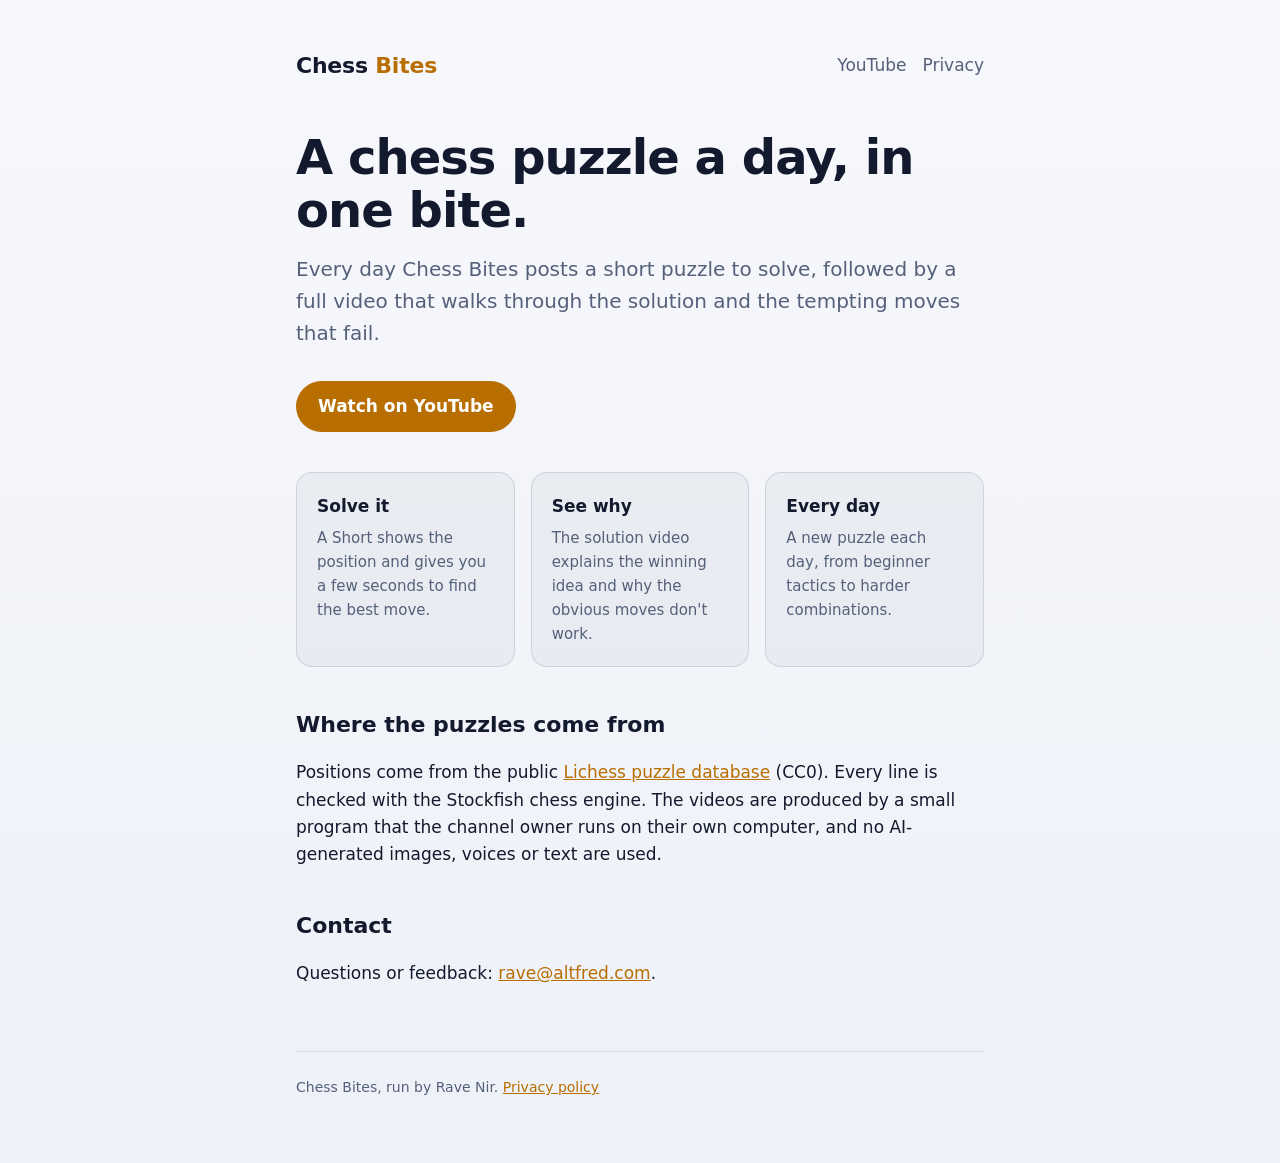
==== index.html @ 44368900 "Add chessbites.altfred.com home and privacy pages Needed for the Google OAuth branding (home page an" ====
<!doctype html>
<html lang="en">
  <head>
    <meta charset="utf-8" />
    <meta name="viewport" content="width=device-width, initial-scale=1" />
    <title>Chess Bites</title>
    <meta name="description" content="A new chess puzzle every day on YouTube: a short to solve, then a full video with the solution." />
    <link rel="icon" href="data:image/svg+xml,%3Csvg xmlns='http://www.w3.org/2000/svg' viewBox='0 0 100 100'%3E%3Ctext y='.9em' font-size='90'%3E%E2%99%9F%3C/text%3E%3C/svg%3E" />
    <link rel="stylesheet" href="style.css" />
  </head>
  <body>
    <main>
      <header>
        <a class="wordmark" href="/">Chess <span>Bites</span></a>
        <nav><a href="https://www.youtube.com/@chessbites-ii3jr">YouTube</a><a href="/privacy">Privacy</a></nav>
      </header>

      <h1>A chess puzzle a day, in one bite.</h1>
      <p class="lead">Every day Chess Bites posts a short puzzle to solve, followed by a full video that walks through the solution and the tempting moves that fail.</p>
      <a class="button" href="https://www.youtube.com/@chessbites-ii3jr">Watch on YouTube</a>

      <div class="cards">
        <div class="card">
          <h3>Solve it</h3>
          <p>A Short shows the position and gives you a few seconds to find the best move.</p>
        </div>
        <div class="card">
          <h3>See why</h3>
          <p>The solution video explains the winning idea and why the obvious moves don't work.</p>
        </div>
        <div class="card">
          <h3>Every day</h3>
          <p>A new puzzle each day, from beginner tactics to harder combinations.</p>
        </div>
      </div>

      <h2>Where the puzzles come from</h2>
      <p>Positions come from the public <a href="https://database.lichess.org/#puzzles">Lichess puzzle database</a> (CC0). Every line is checked with the Stockfish chess engine. The videos are produced by a small program that the channel owner runs on their own computer, and no AI-generated images, voices or text are used.</p>

      <h2>Contact</h2>
      <p>Questions or feedback: <a href="mailto:rave@altfred.com">rave@altfred.com</a>.</p>

      <footer>
        Chess Bites, run by Rave Nir. <a href="/privacy">Privacy policy</a>
      </footer>
    </main>
  </body>
</html>
---- style.css ----
:root {
  --bg: #0b1020;
  --bg2: #1b2340;
  --text: #f4f6fb;
  --muted: #9aa4bf;
  --accent: #ffb84c;
  --on-accent: #1b1306;
  --panel: rgba(255, 255, 255, 0.05);
  --border: rgba(255, 255, 255, 0.1);
}

@media (prefers-color-scheme: light) {
  :root {
    --bg: #f7f8fc;
    --bg2: #eef1f8;
    --text: #141a2e;
    --muted: #55607a;
    --accent: #b86e00;
    --on-accent: #ffffff;
    --panel: rgba(20, 26, 46, 0.04);
    --border: rgba(20, 26, 46, 0.12);
  }
}

* {
  box-sizing: border-box;
}

html {
  background: var(--bg);
}

body {
  margin: 0;
  min-height: 100vh;
  background: linear-gradient(180deg, var(--bg) 0%, var(--bg2) 100%);
  color: var(--text);
  font: 17px/1.6 Inter, system-ui, -apple-system, 'Segoe UI', Roboto, sans-serif;
}

main {
  max-width: 720px;
  margin: 0 auto;
  padding: 48px 16px 64px;
}

header {
  display: flex;
  align-items: center;
  justify-content: space-between;
  gap: 16px;
  margin-bottom: 48px;
}

.wordmark {
  font-weight: 800;
  font-size: 22px;
  letter-spacing: -0.01em;
  color: var(--text);
  text-decoration: none;
}

.wordmark span {
  color: var(--accent);
}

nav a {
  color: var(--muted);
  text-decoration: none;
  margin-left: 16px;
}

nav a:hover {
  color: var(--text);
}

h1 {
  font-size: clamp(32px, 7vw, 48px);
  line-height: 1.1;
  letter-spacing: -0.02em;
  margin: 0 0 16px;
}

h2 {
  font-size: 22px;
  margin: 40px 0 8px;
}

p,
li {
  color: var(--text);
}

.lead {
  font-size: 20px;
  color: var(--muted);
  margin: 0 0 32px;
}

.muted {
  color: var(--muted);
}

a {
  color: var(--accent);
}

.button {
  display: inline-block;
  background: var(--accent);
  color: var(--on-accent);
  font-weight: 700;
  padding: 12px 22px;
  border-radius: 999px;
  text-decoration: none;
}

.cards {
  display: grid;
  grid-template-columns: repeat(auto-fit, minmax(200px, 1fr));
  gap: 16px;
  margin: 40px 0;
}

.card {
  background: var(--panel);
  border: 1px solid var(--border);
  border-radius: 16px;
  padding: 20px;
}

.card h3 {
  margin: 0 0 6px;
  font-size: 17px;
}

.card p {
  margin: 0;
  color: var(--muted);
  font-size: 15px;
}

code {
  font-size: 0.9em;
  background: var(--panel);
  border: 1px solid var(--border);
  border-radius: 6px;
  padding: 1px 6px;
  word-break: break-all;
}

footer {
  margin-top: 64px;
  padding-top: 24px;
  border-top: 1px solid var(--border);
  color: var(--muted);
  font-size: 14px;
}
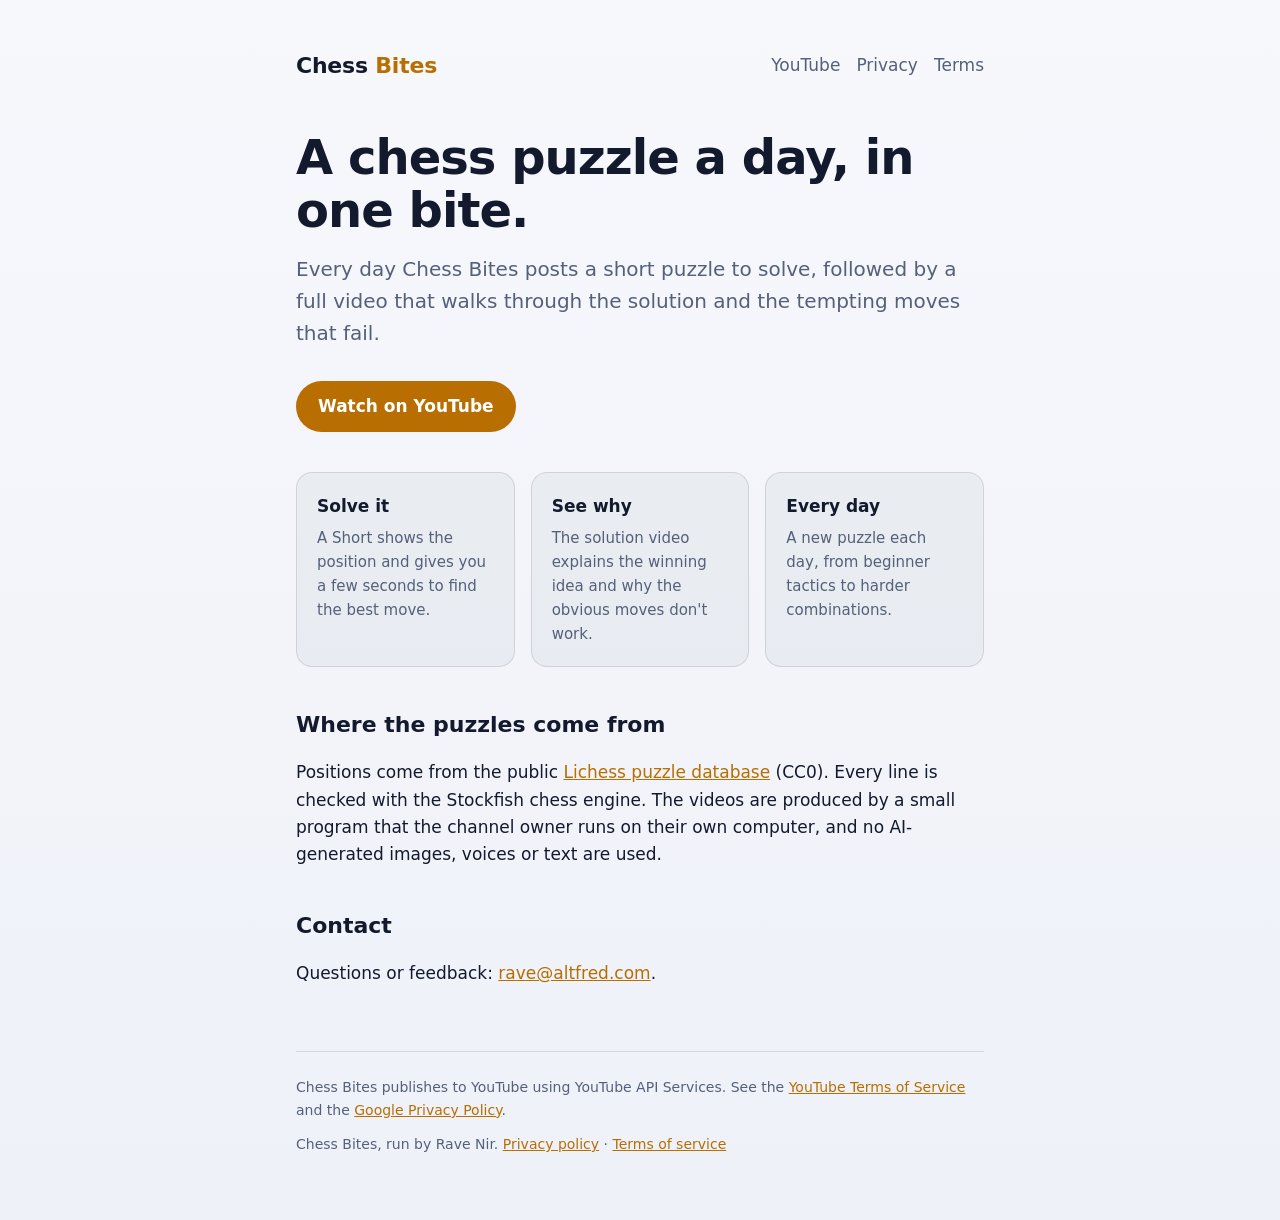
==== commit cad159a0: "Add a terms page and YouTube API attribution to the site The YouTube API audit asks for terms of ser" ====
--- a/index.html
+++ b/index.html
@@ -12,7 +12,7 @@
     <main>
       <header>
         <a class="wordmark" href="/">Chess <span>Bites</span></a>
-        <nav><a href="https://www.youtube.com/@chessbites-ii3jr">YouTube</a><a href="/privacy">Privacy</a></nav>
+        <nav><a href="https://www.youtube.com/@chessbites-ii3jr">YouTube</a><a href="/privacy">Privacy</a><a href="/terms">Terms</a></nav>
       </header>
 
       <h1>A chess puzzle a day, in one bite.</h1>
@@ -41,7 +41,8 @@
       <p>Questions or feedback: <a href="mailto:rave@altfred.com">rave@altfred.com</a>.</p>
 
       <footer>
-        Chess Bites, run by Rave Nir. <a href="/privacy">Privacy policy</a>
+        <p class="yt-note">Chess Bites publishes to YouTube using YouTube API Services. See the <a href="https://www.youtube.com/t/terms">YouTube Terms of Service</a> and the <a href="https://policies.google.com/privacy">Google Privacy Policy</a>.</p>
+        Chess Bites, run by Rave Nir. <a href="/privacy">Privacy policy</a> · <a href="/terms">Terms of service</a>
       </footer>
     </main>
   </body>
--- a/style.css
+++ b/style.css
@@ -156,3 +156,8 @@
   color: var(--muted);
   font-size: 14px;
 }
+
+footer .yt-note {
+  color: var(--muted);
+  margin: 0 0 12px;
+}
